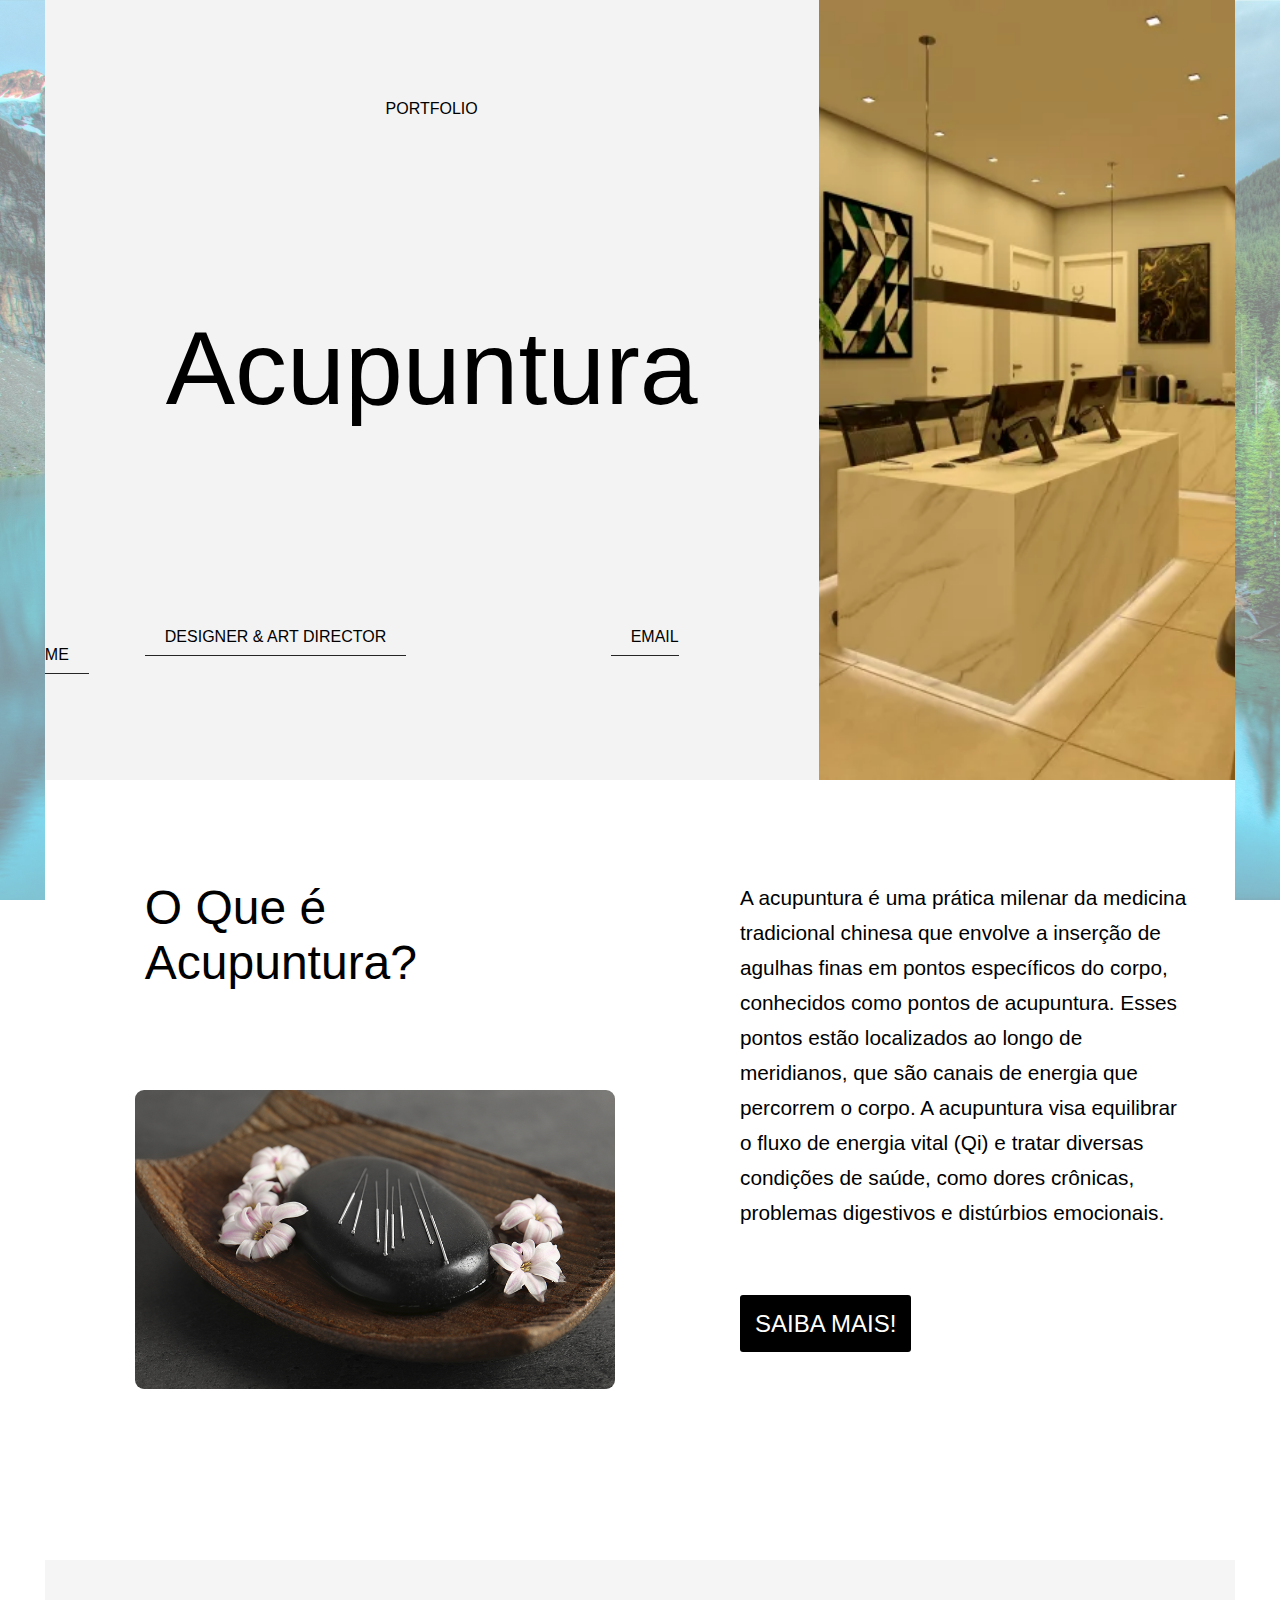
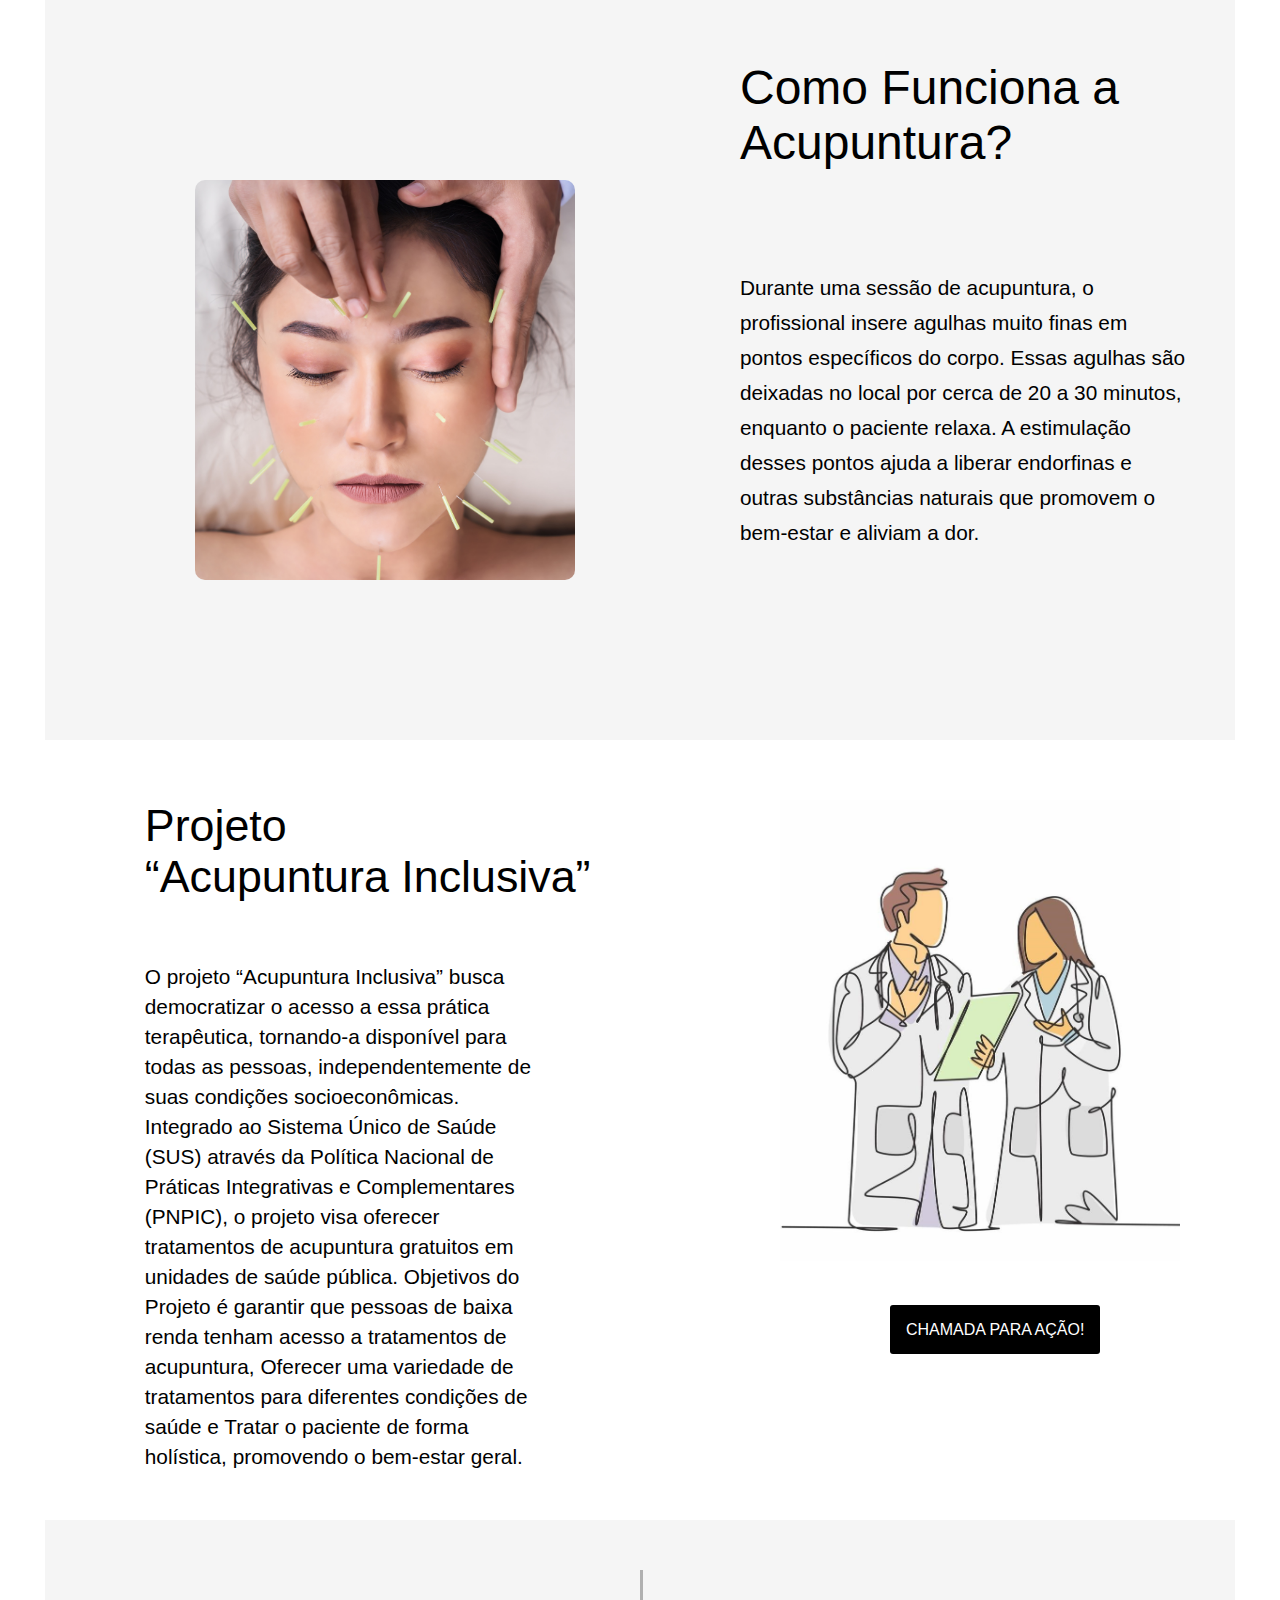
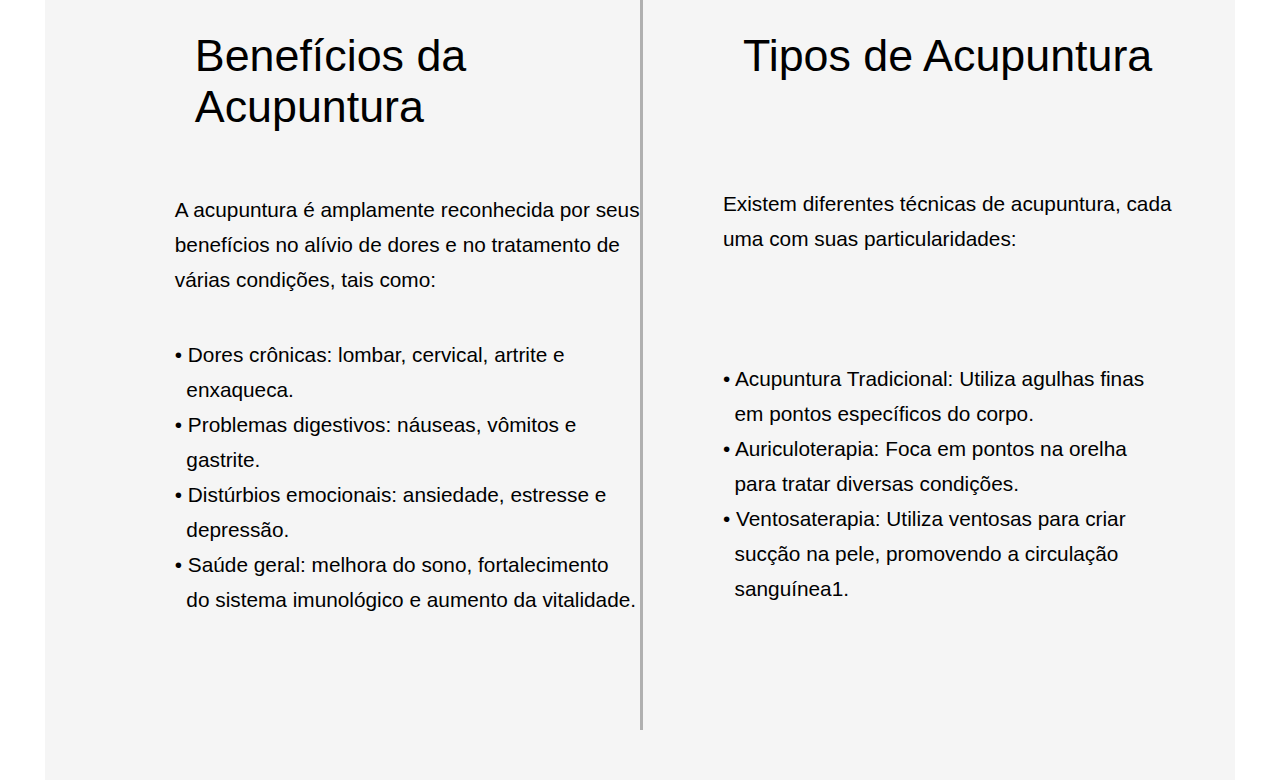
==== index.html @ a0c3fa10 "Update index.html" ====
<!DOCTYPE html>
<html lang="pt-BR">
<head>
    <meta charset="UTF-8">
    <meta name="viewport" content="width=device-width, initial-scale=1.0">
    <title>Acupuntura</title>
    <link rel="stylesheet" href="./css/home.css">
</head>
<body>
    <div class="back">
        <div class="home-div">
            <div class="left-home">
                <div class="space-div">
                    <h1>PORTFOLIO</h1>
                    <h2>Acupuntura</h2>
                </div>
                <div class="space-div-a">
                    <a href="#" class="button">DESIGNER & ART DIRECTOR</a>
                    <a href="mailto:email@example.com" class="button">EMAIL ME</a>
                </div>
            </div>
            <div class="right-home"></div>
        </div>

        <div class="parte2">
            <div class="parte2-div-left">
                <h1>O Que é Acupuntura?</h1>
                <img src="../img/pedra-acupunt.png" alt="img">
            </div>
            <div class="parte2-div-right">
                <p> A acupuntura é uma prática milenar da medicina tradicional chinesa
                    que envolve a inserção de agulhas finas em pontos específicos do corpo, 
                    conhecidos como pontos de acupuntura. Esses pontos estão localizados ao longo de
                    meridianos, que são canais de energia que percorrem o corpo. A acupuntura visa equilibrar
                    o fluxo de energia vital (Qi) e tratar diversas condições de saúde, como dores
                    crônicas, problemas digestivos e distúrbios emocionais.
                    </p>
                <a href="./html/Saiba.html" class="btn">SAIBA MAIS!</a>
            </div>
        </div>
        
        <div class="parte3">
            <div class="parte3-div-left">
                <img src="../img/acupuntura-mulher2.png" alt="img">
            </div>
            <div class="parte3-div-right">
                <h1>Como Funciona a Acupuntura?</h1>
                <p>Durante uma sessão de acupuntura, o profissional insere agulhas muito finas em pontos específicos do corpo. Essas agulhas
                    são deixadas no local por cerca de 20 a 30 minutos, enquanto o paciente relaxa. A estimulação desses pontos
                    ajuda a liberar endorfinas e outras substâncias naturais que promovem o bem-estar e aliviam a dor.
                </p>
            </div>
        </div>

        <div class="parte4" id="nume4">
            <div class="parte4-div-left">
                <h1>Projeto<br>“Acupuntura Inclusiva”</h1>
                <p> O projeto “Acupuntura Inclusiva” busca democratizar o acesso a essa prática terapêutica, tornando-a 
                    disponível para todas as pessoas, independentemente de suas condições socioeconômicas. Integrado ao 
                    Sistema Único de Saúde (SUS) através da Política Nacional de Práticas Integrativas e Complementares 
                    (PNPIC), o projeto visa oferecer tratamentos de acupuntura gratuitos em unidades de saúde pública.
                    Objetivos do Projeto é garantir que pessoas de baixa renda tenham acesso a tratamentos de acupuntura, 
                    Oferecer uma variedade de tratamentos para diferentes condições de saúde e Tratar o paciente 
                    de forma holística, promovendo o bem-estar geral.
                   </p>
            </div>
            <div class="parte4-div-right">
                <img src="../img/img acupunt2.jpg" alt="img">
                <a href="#">CHAMADA PARA AÇÃO!</a>
            </div>
        </div>

        <div class="parte5">
            <div class="parte5-div-left">
                <h1>Benefícios da Acupuntura</h1>
                <p>A acupuntura é amplamente reconhecida por seus benefícios no alívio
                    de dores e no tratamento de várias condições, tais como:
                </p>
                <p class="parte5-p">
                    • Dores crônicas: lombar, cervical, artrite e &nbsp;&nbsp;enxaqueca.<br>
                    • Problemas digestivos: náuseas, vômitos e &nbsp;&nbsp;gastrite.<br>
                    • Distúrbios emocionais: ansiedade, estresse e &nbsp;&nbsp;depressão.<br>
                    • Saúde geral: melhora do sono, fortalecimento &nbsp;&nbsp;do sistema imunológico e aumento da vitalidade.
                </p>
            </div>
            <div class="parte5-div-right">
                <h1>Tipos de Acupuntura</h1>
                <p>Existem diferentes técnicas de acupuntura, 
                    cada uma com suas particularidades:
                </p>
                <p class="parte5-p">
                    • Acupuntura Tradicional: Utiliza agulhas finas &nbsp;&nbsp;em pontos específicos do corpo.<br>
                    • Auriculoterapia: Foca em pontos na orelha &nbsp;&nbsp;para tratar diversas condições.<br>
                    • Ventosaterapia: Utiliza ventosas para criar &nbsp;&nbsp;sucção na pele, promovendo a circulação &nbsp;&nbsp;sanguínea1.
                </p>
            </div>
        </div>

        <div>

        </div>
    </div>
</body>
</html>
---- css/home.css ----
body {
    font-family: Arial, sans-serif;
    margin: 0;
    padding: 0;
    background: linear-gradient(rgba(255, 255, 255, 0.5), rgba(255, 255, 255, 0.5)),url(../img/fundo1.jpg);
    background-size: cover;
    background-attachment: fixed;
}

.back {
    margin-left: 3.5%;
    width: 93%;
    display: flex;
    flex-direction: column;
    justify-content: center;
}
.home-div{
    display: flex;
    height: 780px;
}
/**/
.space-div{
    padding-top: 100px;
    padding-bottom: 250px;
    text-align: center;
    
}
.space-div h2{
    font-family: 'Franklin Gothic Medium', 'Arial Narrow', Arial, sans-serif;
    margin-top: 250px;
    line-height: 00px;
}
.space-div-a a{
    margin: 0 100px;
}
/**/
.left-home {
    width: 65%;
    background-color: #f3f3f3;
    display: flex;
    flex-direction: column;
    align-items: center;
}
.right-home {
    width: 35%;
    background-image: url(../img/interiorclinic.png); /* Substitua pelo URL da sua imagem */
    background-size: cover;
    background-position: center;
}
h1 {
    font-weight: 100;
    font-size: 1.0em;
    margin: 0;
}
h2 {
    font-weight: 100;
    font-size: 6.5em;
    margin: 10px 0;
}
.button {
    margin: 10px 0;
    padding: 10px 20px;
    color: #000000;
    text-decoration: none;
    border-bottom: solid 1px rgb(37, 37, 37);
}
/* parte 2 da pagina */
.parte2{
    background-color: #ffffff;
    height: 780px;
    display: flex;
}
.parte2-div-right {
    width: 50%;
}
.parte2-div-right p{
    width: 450px;
    line-height: 35px;
    margin: 100px 0 80px 100px;
    font-size: 1.3em;
}
.parte2-div-right a{
    font-size: 1.5em;
}
/**/
.btn {
    background-color: #000000;
    color: #ffffff;
    padding: 15px;
    text-decoration: none;
    border-radius: 3px;
    margin-left: 100px;
}
/**/
.parte2-div-left {
    width: 50%;
}
.parte2-div-left h1{
    width: 240px;
    font-size: 3.0em;
    margin: 100px;
}
.parte2-div-left img{
    margin: 0 0 90px 90px;
    border-radius: 9px;
    width: 480px;
    height: auto;
}
/* final/inicio da parte 3*/
.parte3 {
    background-color: #f5f5f5;
    display: flex;
    height: 780px;
}
.parte3-div-left {
    width: 50%;
}
.parte3-div-left img{
    width: 380px;
    margin: 220px 150px 0 150px;
    border-radius: 10px;
}
.parte3-div-right {
    width: 50%;
}
.parte3-div-right h1{
    margin: 100px 0 80px 100px;
    width: 380px;
    font-size: 3.0em;
}
.parte3-div-right p{
    width: 450px;
    line-height: 35px;
    margin: 100px 0 80px 100px;
    font-size: 1.3em;
}
/* final/inico parte4*/
.parte4 {
    background-color: #ffffff;
    display: flex;
    height: 780px;
}
.parte4-div-left {
    width: 50%;
}
.parte4-div-left p{
    margin: 0 100px;
    font-size: 1.3em;
    line-height: 30px;
}
.parte4-div-left h1{
    margin: 60px 100px;
    width: 480px;
    font-size: 2.8em;
}
.parte4-div-right {
    width: 50%;
}
.parte4-div-right img{
    width: 400px;
    display: flex;
    flex-direction: column;
    padding: 60px 140px;
}
.parte4-div-right a{
    margin-left: 250px;
    padding: 16px;
    background-color: #000000;
    color: #ffffff;
    border-radius: 3px;
    text-decoration: none;
}
/*Final/inicio parte5*/
.parte5 {
    display: flex;
    height: 760px;
    padding: 50px;
    background-color: #f5f5f5;
}
.parte5-div-left {
    width: 50%;
    border-right: solid rgba(138, 138, 138, 0.651);
}
.parte5-div-right {
    width: 50%;
}

.parte5-div-left h1{
    margin: 60px 100px;
    width: 480px;
    font-size: 2.8em;
}
.parte5-div-left p{
    width: 470px;
    line-height: 35px;
    margin: 40px 0 40px 80px;
    font-size: 1.3em;
}
.parte5-div-right h1{
    margin: 60px 100px;
    width: 480px;
    font-size: 2.8em;
}
.parte5-div-right p{
    width: 450px;
    line-height: 35px;
    margin: 105px 0 30px 80px;
    font-size: 1.3em;
}
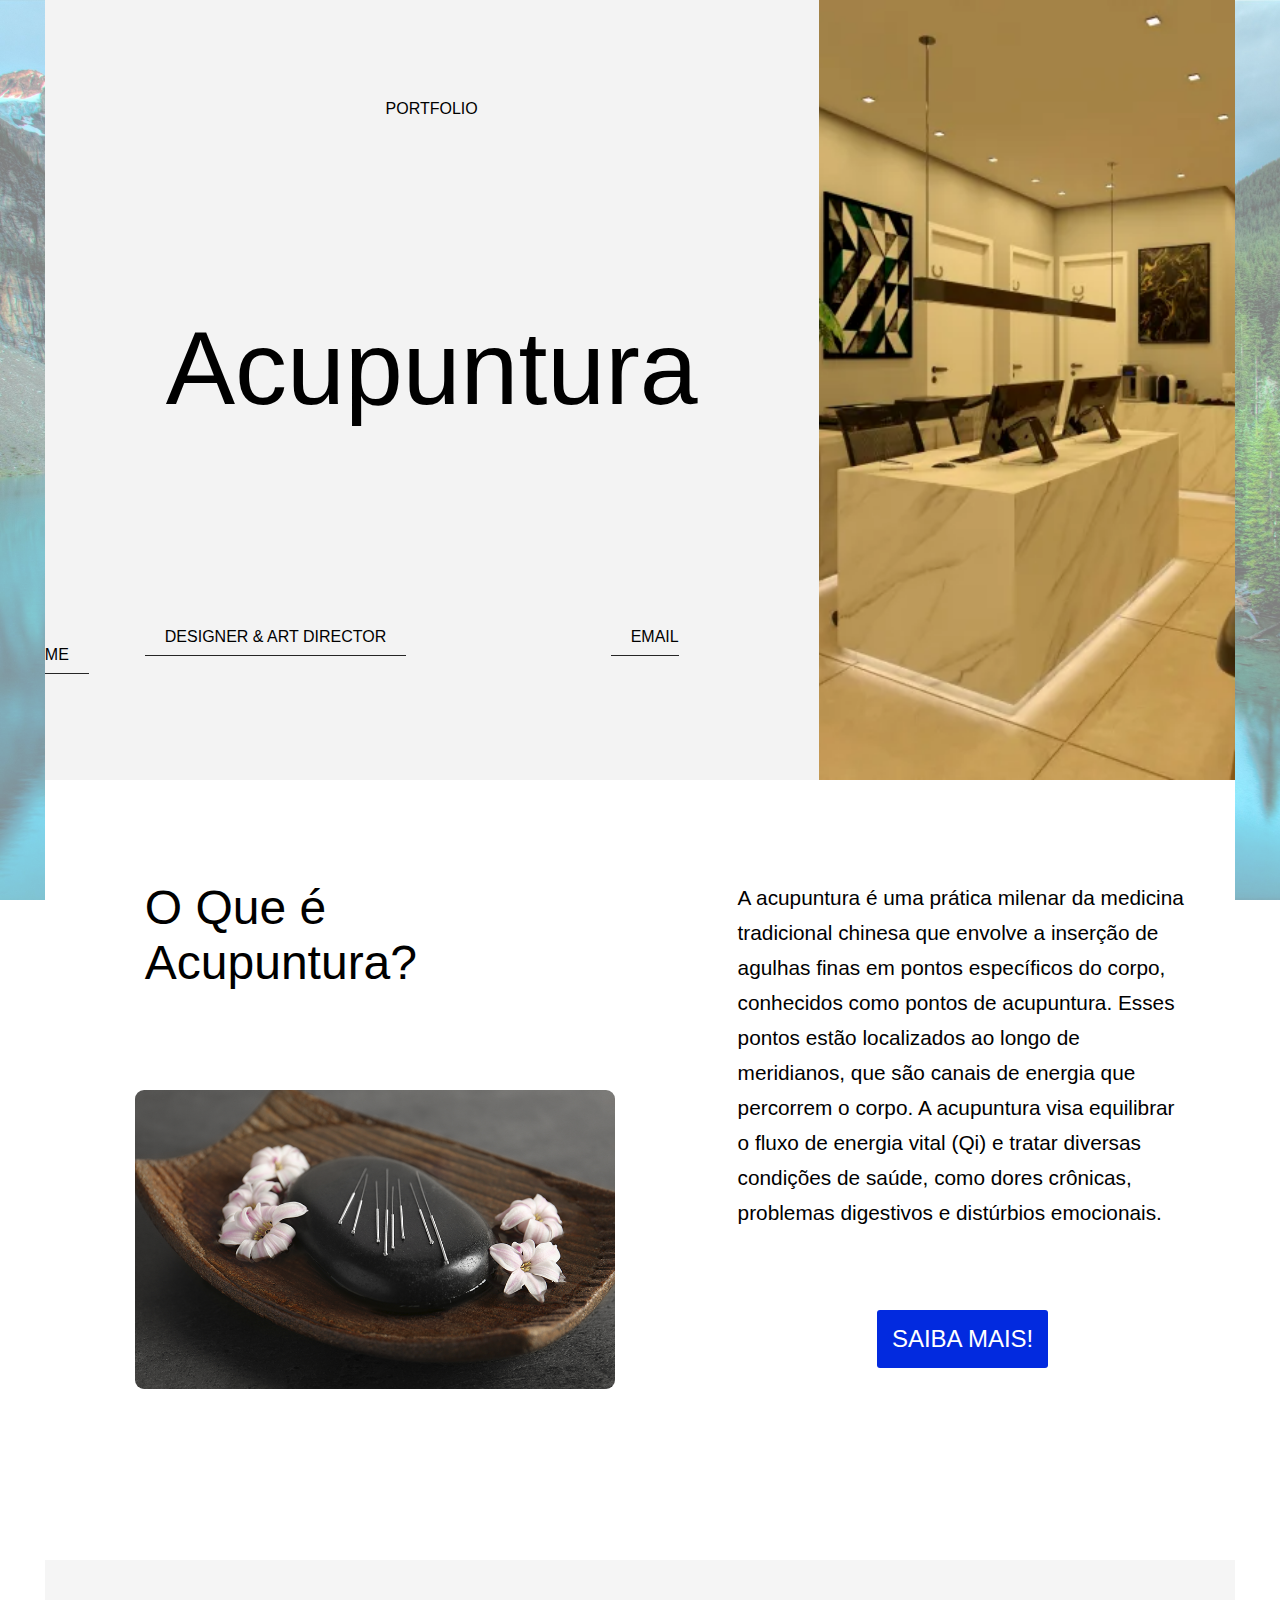
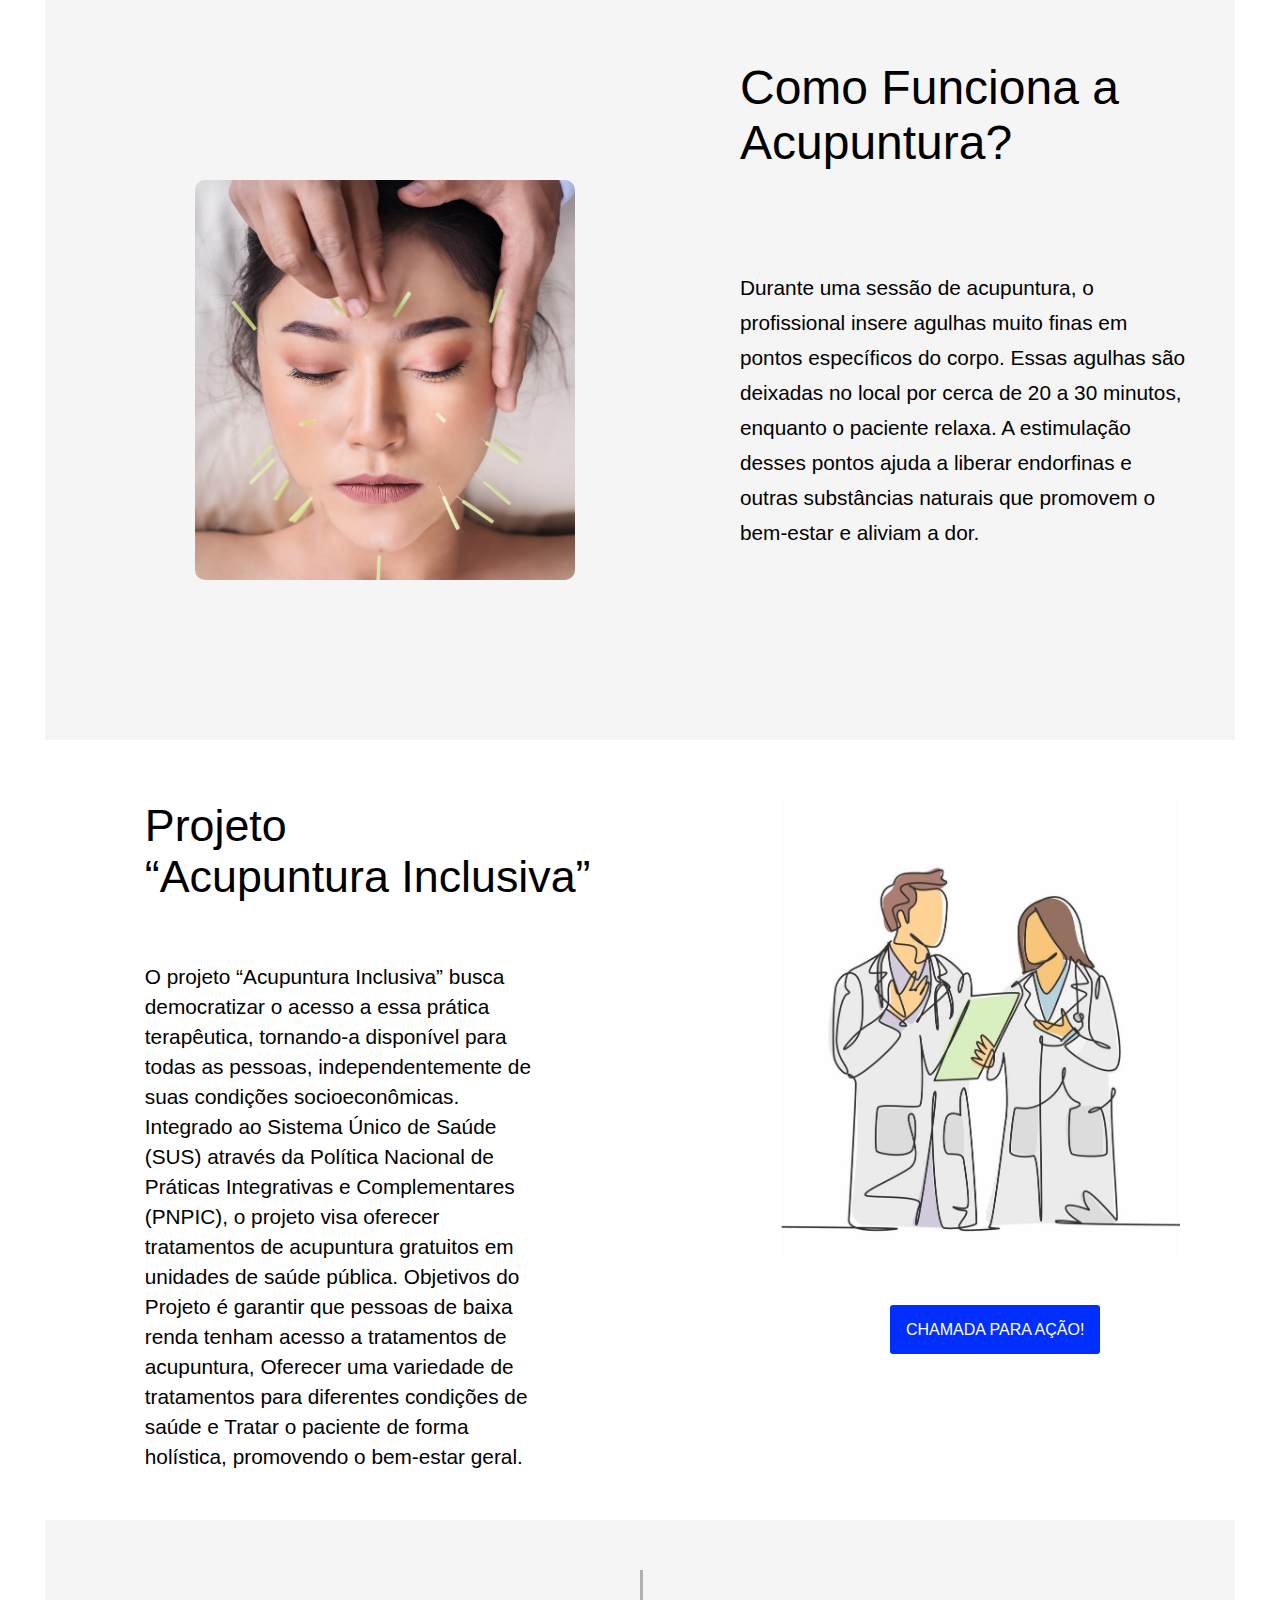
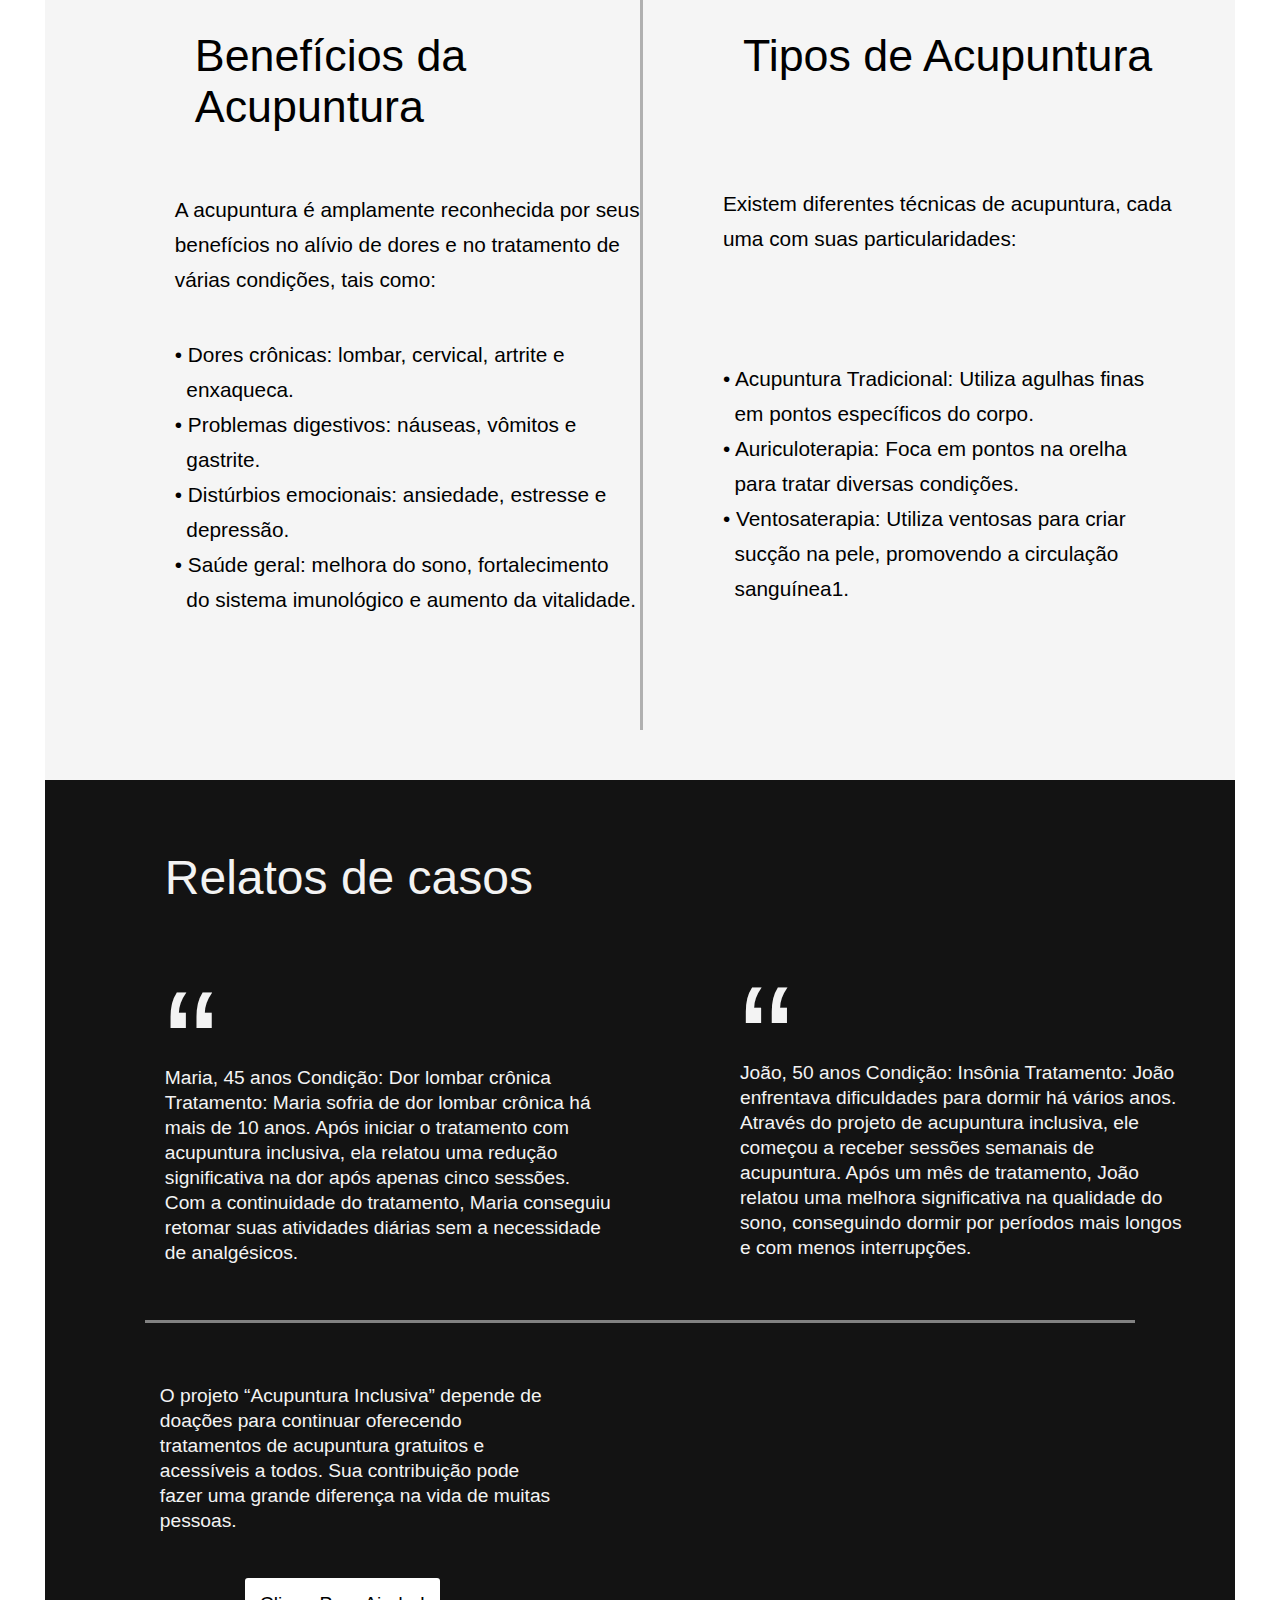
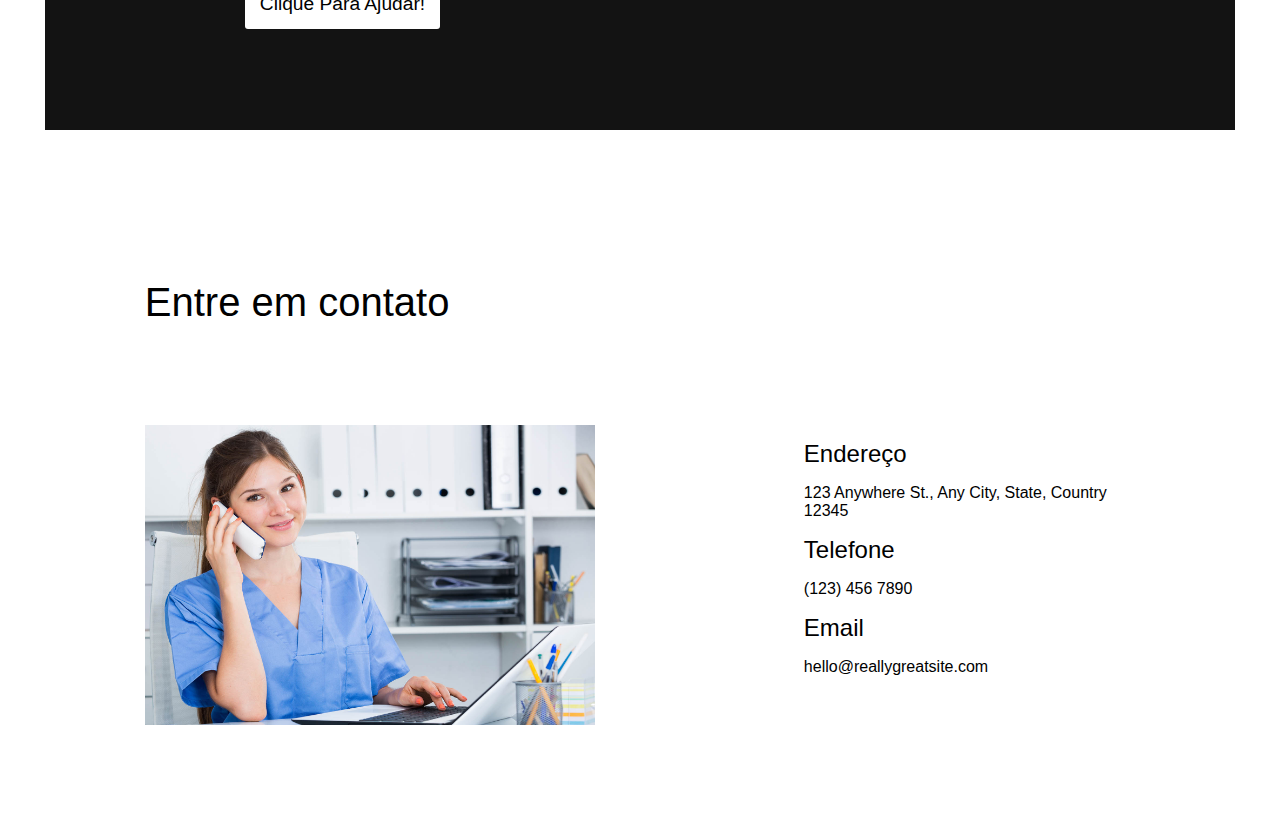
==== commit b78db67a: "Update and rename home.html to index.html" ====
--- a/index.html
+++ b/index.html
@@ -1,104 +1,142 @@
-<!DOCTYPE html>
-<html lang="pt-BR">
-<head>
-    <meta charset="UTF-8">
-    <meta name="viewport" content="width=device-width, initial-scale=1.0">
-    <title>Acupuntura</title>
-    <link rel="stylesheet" href="./css/home.css">
-</head>
-<body>
-    <div class="back">
-        <div class="home-div">
-            <div class="left-home">
-                <div class="space-div">
-                    <h1>PORTFOLIO</h1>
-                    <h2>Acupuntura</h2>
-                </div>
-                <div class="space-div-a">
-                    <a href="#" class="button">DESIGNER & ART DIRECTOR</a>
-                    <a href="mailto:email@example.com" class="button">EMAIL ME</a>
-                </div>
-            </div>
-            <div class="right-home"></div>
-        </div>
-
-        <div class="parte2">
-            <div class="parte2-div-left">
-                <h1>O Que é Acupuntura?</h1>
-                <img src="../img/pedra-acupunt.png" alt="img">
-            </div>
-            <div class="parte2-div-right">
-                <p> A acupuntura é uma prática milenar da medicina tradicional chinesa
-                    que envolve a inserção de agulhas finas em pontos específicos do corpo, 
-                    conhecidos como pontos de acupuntura. Esses pontos estão localizados ao longo de
-                    meridianos, que são canais de energia que percorrem o corpo. A acupuntura visa equilibrar
-                    o fluxo de energia vital (Qi) e tratar diversas condições de saúde, como dores
-                    crônicas, problemas digestivos e distúrbios emocionais.
-                    </p>
-                <a href="./html/Saiba.html" class="btn">SAIBA MAIS!</a>
-            </div>
-        </div>
-        
-        <div class="parte3">
-            <div class="parte3-div-left">
-                <img src="../img/acupuntura-mulher2.png" alt="img">
-            </div>
-            <div class="parte3-div-right">
-                <h1>Como Funciona a Acupuntura?</h1>
-                <p>Durante uma sessão de acupuntura, o profissional insere agulhas muito finas em pontos específicos do corpo. Essas agulhas
-                    são deixadas no local por cerca de 20 a 30 minutos, enquanto o paciente relaxa. A estimulação desses pontos
-                    ajuda a liberar endorfinas e outras substâncias naturais que promovem o bem-estar e aliviam a dor.
-                </p>
-            </div>
-        </div>
-
-        <div class="parte4" id="nume4">
-            <div class="parte4-div-left">
-                <h1>Projeto<br>“Acupuntura Inclusiva”</h1>
-                <p> O projeto “Acupuntura Inclusiva” busca democratizar o acesso a essa prática terapêutica, tornando-a 
-                    disponível para todas as pessoas, independentemente de suas condições socioeconômicas. Integrado ao 
-                    Sistema Único de Saúde (SUS) através da Política Nacional de Práticas Integrativas e Complementares 
-                    (PNPIC), o projeto visa oferecer tratamentos de acupuntura gratuitos em unidades de saúde pública.
-                    Objetivos do Projeto é garantir que pessoas de baixa renda tenham acesso a tratamentos de acupuntura, 
-                    Oferecer uma variedade de tratamentos para diferentes condições de saúde e Tratar o paciente 
-                    de forma holística, promovendo o bem-estar geral.
-                   </p>
-            </div>
-            <div class="parte4-div-right">
-                <img src="../img/img acupunt2.jpg" alt="img">
-                <a href="#">CHAMADA PARA AÇÃO!</a>
-            </div>
-        </div>
-
-        <div class="parte5">
-            <div class="parte5-div-left">
-                <h1>Benefícios da Acupuntura</h1>
-                <p>A acupuntura é amplamente reconhecida por seus benefícios no alívio
-                    de dores e no tratamento de várias condições, tais como:
-                </p>
-                <p class="parte5-p">
-                    • Dores crônicas: lombar, cervical, artrite e &nbsp;&nbsp;enxaqueca.<br>
-                    • Problemas digestivos: náuseas, vômitos e &nbsp;&nbsp;gastrite.<br>
-                    • Distúrbios emocionais: ansiedade, estresse e &nbsp;&nbsp;depressão.<br>
-                    • Saúde geral: melhora do sono, fortalecimento &nbsp;&nbsp;do sistema imunológico e aumento da vitalidade.
-                </p>
-            </div>
-            <div class="parte5-div-right">
-                <h1>Tipos de Acupuntura</h1>
-                <p>Existem diferentes técnicas de acupuntura, 
-                    cada uma com suas particularidades:
-                </p>
-                <p class="parte5-p">
-                    • Acupuntura Tradicional: Utiliza agulhas finas &nbsp;&nbsp;em pontos específicos do corpo.<br>
-                    • Auriculoterapia: Foca em pontos na orelha &nbsp;&nbsp;para tratar diversas condições.<br>
-                    • Ventosaterapia: Utiliza ventosas para criar &nbsp;&nbsp;sucção na pele, promovendo a circulação &nbsp;&nbsp;sanguínea1.
-                </p>
-            </div>
-        </div>
-
-        <div>
-
-        </div>
-    </div>
-</body>
-</html>
+<!DOCTYPE html>
+<html lang="pt-BR">
+<head>
+    <meta charset="UTF-8">
+    <meta name="viewport" content="width=device-width, initial-scale=1.0">
+    <title>Acupuntura</title>
+    <link rel="stylesheet" href="./css/home.css">
+</head>
+<body>
+    <div class="back">
+        <div class="home-div">
+            <div class="left-home">
+                <div class="space-div">
+                    <h1>PORTFOLIO</h1>
+                    <h2>Acupuntura</h2>
+                </div>
+                <div class="space-div-a">
+                    <a href="#" class="button">DESIGNER & ART DIRECTOR</a>
+                    <a href="mailto:email@example.com" class="button">EMAIL ME</a>
+                </div>
+            </div>
+            <div class="right-home"></div>
+        </div>
+
+        <div class="parte2">
+            <div class="parte2-div-left">
+                <h1>O Que é Acupuntura?</h1>
+                <img src="./img/pedra-acupunt.png" alt="img">
+            </div>
+            <div class="parte2-div-right">
+                <p> A acupuntura é uma prática milenar da medicina tradicional chinesa
+                    que envolve a inserção de agulhas finas em pontos específicos do corpo, 
+                    conhecidos como pontos de acupuntura. Esses pontos estão localizados ao longo de
+                    meridianos, que são canais de energia que percorrem o corpo. A acupuntura visa equilibrar
+                    o fluxo de energia vital (Qi) e tratar diversas condições de saúde, como dores
+                    crônicas, problemas digestivos e distúrbios emocionais.
+                    </p>
+                <a href="Saiba.html" class="btn">SAIBA MAIS!</a>
+            </div>
+        </div>
+        
+        <div class="parte3">
+            <div class="parte3-div-left">
+                <img src="./img/acupuntura-mulher2.png" alt="img">
+            </div>
+            <div class="parte3-div-right">
+                <h1>Como Funciona a Acupuntura?</h1>
+                <p>Durante uma sessão de acupuntura, o profissional insere agulhas muito finas em pontos específicos do corpo. Essas agulhas
+                    são deixadas no local por cerca de 20 a 30 minutos, enquanto o paciente relaxa. A estimulação desses pontos
+                    ajuda a liberar endorfinas e outras substâncias naturais que promovem o bem-estar e aliviam a dor.
+                </p>
+            </div>
+        </div>
+
+        <div class="parte4" id="nume4">
+            <div class="parte4-div-left">
+                <h1>Projeto<br>“Acupuntura Inclusiva”</h1>
+                <p> O projeto “Acupuntura Inclusiva” busca democratizar o acesso a essa prática terapêutica, tornando-a 
+                    disponível para todas as pessoas, independentemente de suas condições socioeconômicas. Integrado ao 
+                    Sistema Único de Saúde (SUS) através da Política Nacional de Práticas Integrativas e Complementares 
+                    (PNPIC), o projeto visa oferecer tratamentos de acupuntura gratuitos em unidades de saúde pública.
+                    Objetivos do Projeto é garantir que pessoas de baixa renda tenham acesso a tratamentos de acupuntura, 
+                    Oferecer uma variedade de tratamentos para diferentes condições de saúde e Tratar o paciente 
+                    de forma holística, promovendo o bem-estar geral.
+                   </p>
+            </div>
+            <div class="parte4-div-right">
+                <img src="./img/img acupunt2.jpg" alt="img">
+                <a href="#">CHAMADA PARA AÇÃO!</a>
+            </div>
+        </div>
+
+        <div class="parte5">
+            <div class="parte5-div-left">
+                <h1>Benefícios da Acupuntura</h1>
+                <p>A acupuntura é amplamente reconhecida por seus benefícios no alívio
+                    de dores e no tratamento de várias condições, tais como:
+                </p>
+                <p class="parte5-p">
+                    • Dores crônicas: lombar, cervical, artrite e &nbsp;&nbsp;enxaqueca.<br>
+                    • Problemas digestivos: náuseas, vômitos e &nbsp;&nbsp;gastrite.<br>
+                    • Distúrbios emocionais: ansiedade, estresse e &nbsp;&nbsp;depressão.<br>
+                    • Saúde geral: melhora do sono, fortalecimento &nbsp;&nbsp;do sistema imunológico e aumento da vitalidade.
+                </p>
+            </div>
+            <div class="parte5-div-right">
+                <h1>Tipos de Acupuntura</h1>
+                <p>Existem diferentes técnicas de acupuntura, 
+                    cada uma com suas particularidades:
+                </p>
+                <p class="parte5-p">
+                    • Acupuntura Tradicional: Utiliza agulhas finas &nbsp;&nbsp;em pontos específicos do corpo.<br>
+                    • Auriculoterapia: Foca em pontos na orelha &nbsp;&nbsp;para tratar diversas condições.<br>
+                    • Ventosaterapia: Utiliza ventosas para criar &nbsp;&nbsp;sucção na pele, promovendo a circulação &nbsp;&nbsp;sanguínea1.
+                </p>
+            </div>
+        </div>
+
+        <div class="parte6">
+            <div class="parte6-div1">
+                <div class="parte6-div-left">
+                    <h1>Relatos de casos</h1>
+                    <h2>“</h2>
+                    <p> Maria, 45 anos Condição: Dor lombar crônica Tratamento: Maria sofria de dor 
+                        lombar crônica há mais de 10 anos. Após iniciar o tratamento com acupuntura inclusiva,
+                        ela relatou uma redução significativa na dor após apenas cinco sessões. Com a continuidade do tratamento,
+                        Maria conseguiu retomar suas atividades diárias sem a necessidade de analgésicos.</p>
+                </div>
+                <div class="parte6-div-right">
+                    <h2>“</h2>
+                    <p> João, 50 anos Condição: Insônia Tratamento: João enfrentava dificuldades para dormir há vários anos.
+                        Através do projeto de acupuntura inclusiva, ele começou a receber sessões semanais de acupuntura.
+                        Após um mês de tratamento, João relatou uma melhora significativa na qualidade do sono,
+                        conseguindo dormir por períodos mais longos e com menos interrupções.</p>
+                </div>
+            </div>
+            <div class="parte6-div2">
+                <p>O projeto “Acupuntura Inclusiva” depende de doações para continuar 
+                    oferecendo tratamentos de acupuntura gratuitos e acessíveis a todos. 
+                    Sua contribuição pode fazer uma grande diferença na vida de muitas pessoas.</p>
+                <a href="#" class="btn-ajuda">Clique Para Ajudar!</a>
+            </div>
+        </div>
+
+        <div class="parte7">
+            <div class="parte7-div-left">
+                <h1>Entre em contato</h1>
+                <img src="./img/consultorio-acupun.jpg" alt="img">
+            </div>
+            <div class="parte7-div-right">
+                <h2>Endereço</h2>
+                <p>123 Anywhere St., Any City, State, Country 12345</p>
+                <h2>Telefone</h2>
+                <p>(123) 456 7890</p>
+                <h2>Email</h2>
+                <p>hello@reallygreatsite.com</p>
+            </div>
+        </div>
+
+    </div>
+</body>
+</html>
--- a/css/home.css
+++ b/css/home.css
@@ -71,12 +71,15 @@
     display: flex;
 }
 .parte2-div-right {
+    display: flex;
+    flex-direction: column;
+    align-items: center;
     width: 50%;
 }
 .parte2-div-right p{
     width: 450px;
     line-height: 35px;
-    margin: 100px 0 80px 100px;
+    margin: 100px 0 80px 50px;
     font-size: 1.3em;
 }
 .parte2-div-right a{
@@ -84,12 +87,12 @@
 }
 /**/
 .btn {
-    background-color: #000000;
+    background-color: #022adf;
     color: #ffffff;
     padding: 15px;
     text-decoration: none;
     border-radius: 3px;
-    margin-left: 100px;
+    margin-left: 50px;
 }
 /**/
 .parte2-div-left {
@@ -165,7 +168,7 @@
 .parte4-div-right a{
     margin-left: 250px;
     padding: 16px;
-    background-color: #000000;
+    background-color: #002fff;
     color: #ffffff;
     border-radius: 3px;
     text-decoration: none;
@@ -206,4 +209,96 @@
     line-height: 35px;
     margin: 105px 0 30px 80px;
     font-size: 1.3em;
+}
+
+/*Final/inicio parte6*/
+.parte6{
+    background-color: #131313;
+    color: #f3f3f3;
+    height: 950px;
+}
+.parte6-div1 {
+    display: flex;
+    padding: 20px;
+}
+.parte6-div-left {
+    width: 50%;
+}
+.parte6-div-right {
+    width: 50%;
+}
+.parte6-div-left h1{
+    margin: 50px 100px;
+    width: 480px;
+    font-size: 3.0em;
+}
+.parte6-div-left h2{
+    margin: 0 0 10px 100px;
+    font-size: 10.0em;
+    width: auto;
+    height: 100px;
+}
+.parte6-div-left p{
+    width: 450px;
+    line-height: 25px;
+    margin: 0 0 0px 100px;
+    font-size: 1.2em;
+}
+.parte6-div-right h2{
+    margin: 150px 0 10px 100px;
+    font-size: 10.0em;
+    width: auto;
+    height: 100px;
+}
+.parte6-div-right p{
+    width: 450px;
+    line-height: 25px;
+    margin: 0px 100px 40px 100px;
+    font-size: 1.2em;
+}
+.parte6-div2 {
+    margin: 0 100px;
+    border-top: solid rgba(199, 199, 199, 0.616)
+}
+.parte6-div2 p{
+    width: 400px;
+    line-height: 25px;
+    padding-top: 60px;
+    margin: 0 100px 60px 15px;
+    font-size: 1.2em;
+}
+.btn-ajuda {
+    background-color: #ffffff;
+    color: #000000;
+    padding: 15px;
+    font-size: 1.2em;
+    text-decoration: none;
+    border-radius: 3px;
+    margin-left: 100px;
+}
+
+/*Final/inicio parte6*/
+.parte7 {
+    padding-top: 50px;
+    display: flex;
+    background-color: #ffffff;
+}
+.parte7-div-left {
+    width: 700px;
+
+}
+.parte7-div-left h1 {
+    font-size: 2.5em;
+    padding: 100px;
+}
+.parte7-div-left img{
+    padding: 0 00px 100px 100px;
+    width: 450px;
+
+}
+.parte7-div-right {
+    padding: 250px 100px 0px 100px;
+}
+.parte7-div-right h2{
+    font-size: 1.5em;
 }